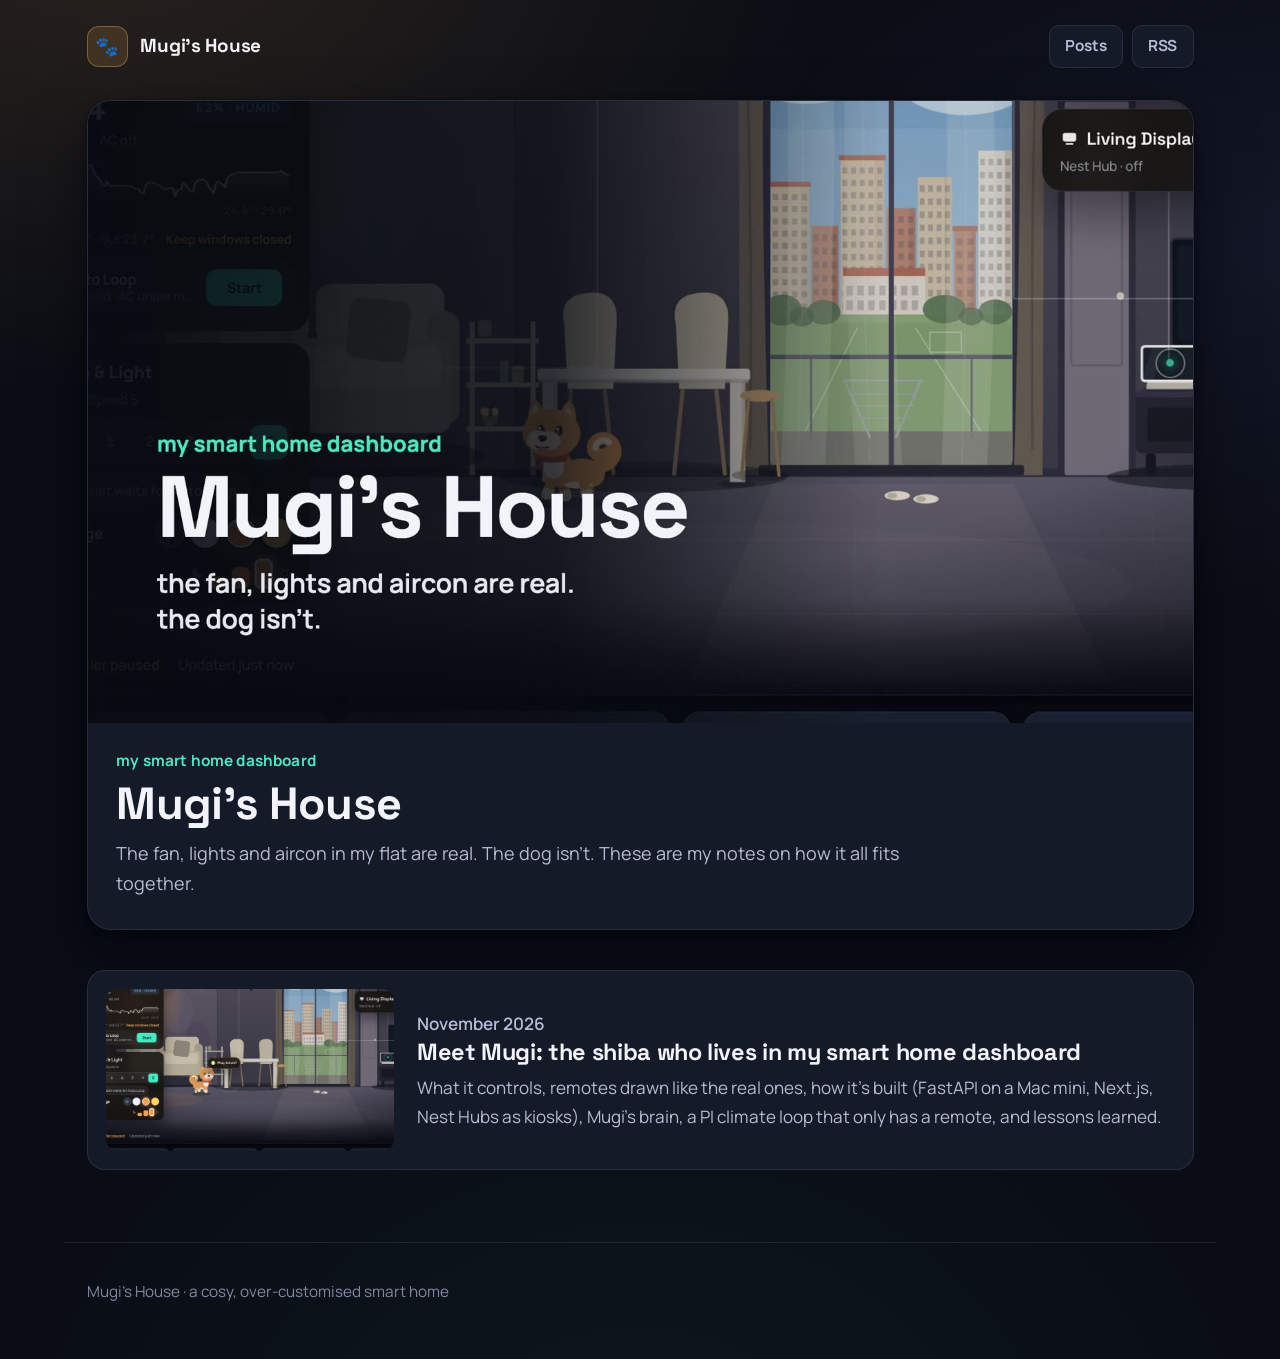
==== index.html @ 1b8a1aab "Mugi's House: first post Co-Authored-By: Claude Opus 5.5 <noreply@anthropic.com>" ====
<!doctype html>
<html lang="en">
<head>
  <meta charset="utf-8">
  <meta name="viewport" content="width=device-width, initial-scale=1">
  <title>Mugi's House</title>
  <meta name="description" content="My smart home dashboard: the fan, lights and aircon are real, the dog isn't. Notes on how it's built.">
  <meta property="og:title" content="Mugi's House">
  <meta property="og:description" content="My smart home dashboard: the fan, lights and aircon are real, the dog isn't.">
  <meta property="og:image" content="https://sancerio.github.io/mugi-house/assets/img/og.jpg">
  <meta name="twitter:card" content="summary_large_image">
  <link rel="preconnect" href="https://fonts.googleapis.com">
  <link rel="preconnect" href="https://fonts.gstatic.com" crossorigin>
  <link rel="stylesheet" href="https://fonts.googleapis.com/css2?family=Manrope:wght@400;500;600;700;800&family=Space+Grotesk:wght@500;600;700&display=swap">
  <link rel="stylesheet" href="assets/style.css">
  <link rel="icon" href="assets/img/favicon.png">
  <link rel="alternate" type="application/rss+xml" title="Mugi's House" href="feed.xml">
</head>
<body>
  <header class="site-head">
    <span class="paw" aria-hidden="true">🐾</span>
    <a href="./">Mugi's House</a>
    <nav><a href="./">Posts</a><a href="feed.xml">RSS</a></nav>
  </header>

  <main>
    <section class="hero">
      <video autoplay muted loop playsinline poster="assets/img/poster.jpg">
        <source src="assets/video/mugi-tour-15s.mp4" type="video/mp4">
      </video>
      <div class="hero-copy">
        <p class="eyebrow">my smart home dashboard</p>
        <h1>Mugi's House</h1>
        <p>The fan, lights and aircon in my flat are real. The dog isn't. These are my notes on how it all fits together.</p>
      </div>
    </section>

    <ul class="post-list">
      <li class="post-card">
        <a href="posts/meet-mugi/"><img src="assets/img/mugi-day.jpg" alt="" loading="lazy"></a>
        <div>
          <p class="meta">November 2026</p>
          <h2><a href="posts/meet-mugi/">Meet Mugi: the shiba who lives in my smart home dashboard</a></h2>
          <p>What it controls, remotes drawn like the real ones, how it's built (FastAPI on a Mac mini, Next.js, Nest Hubs as kiosks), Mugi's brain, a PI climate loop that only has a remote, and lessons learned.</p>
        </div>
      </li>
    </ul>
  </main>

  <footer class="site-foot">
    Mugi's House · a cosy, over-customised smart home
  </footer>
</body>
</html>
---- assets/style.css ----
/* Mugi's House: the dashboard's evening palette. Deep navy room, warm lamp
   glow, mint for anything you can tap, and Mugi's cream speech bubbles. */
:root {
  --bg: #0a0d15;
  --surface: #151a28;
  --fill: #1b2232;
  --ink: #f2f4fa;
  --ink-soft: #b4bdd3;
  --ink-faint: #7f89a3;
  --hairline: rgba(170, 182, 212, 0.12);
  --mint: #45ecc3;
  --mint-ink: #06231b;
  --mint-tint: rgba(69, 236, 195, 0.12);
  --lamp: #ffb454;
  --lamp-tint: rgba(255, 180, 84, 0.14);
  --bubble: #fbf3e2;
  --bubble-ink: #3a2e24;
  --wood: #c79a6b;
  --r-card: 18px;
  --measure: 41rem;
  color-scheme: dark;
}

* { box-sizing: border-box; }

html { font-size: 112.5%; background: var(--bg); }

body {
  margin: 0;
  min-height: 100vh;
  background:
    radial-gradient(60rem 38rem at 8% -6%, rgba(255, 180, 84, 0.13), transparent 70%),
    radial-gradient(48rem 30rem at 100% 18%, rgba(129, 140, 248, 0.08), transparent 70%),
    radial-gradient(50rem 40rem at 50% 110%, rgba(69, 236, 195, 0.05), transparent 70%),
    var(--bg);
  color: var(--ink);
  font-family: "Manrope", system-ui, -apple-system, "Segoe UI", sans-serif;
  line-height: 1.7;
  -webkit-font-smoothing: antialiased;
}

h1, h2, h3, .site-head a, .post-card h2 {
  font-family: "Space Grotesk", "Manrope", system-ui, sans-serif;
  letter-spacing: -0.015em;
}

a { color: var(--mint); text-decoration-thickness: 1.5px; text-underline-offset: 3px; }
a:hover { color: #66f2d3; }

::selection { background: var(--lamp); color: #1b1206; }

/* ---------- header: like the dashboard's room chips ---------- */
.site-head {
  max-width: 64rem;
  margin: 0 auto;
  padding: 1.4rem 1.25rem 0.4rem;
  display: flex;
  align-items: center;
  gap: 0.7rem;
}
.site-head a { text-decoration: none; color: var(--ink); font-weight: 700; font-size: 1.05rem; }
.site-head .paw {
  width: 2.3rem; height: 2.3rem; border-radius: 12px;
  display: grid; place-items: center; font-size: 1.05rem;
  background: var(--lamp-tint); border: 1px solid rgba(255, 180, 84, 0.35);
}
.site-head nav { margin-left: auto; display: flex; gap: 0.5rem; }
.site-head nav a {
  font-family: "Manrope", system-ui, sans-serif; font-size: 0.85rem; font-weight: 700;
  color: var(--ink-soft); padding: 0.4rem 0.85rem; border-radius: 10px;
  background: var(--surface); border: 1px solid var(--hairline);
}
.site-head nav a:hover { color: var(--ink); border-color: rgba(69, 236, 195, 0.4); }

main { max-width: 64rem; margin: 0 auto; padding: 0 1.25rem 4rem; }

/* ---------- home ---------- */
.hero {
  margin: 1.4rem 0 2.2rem;
  border-radius: 24px;
  background: var(--surface);
  overflow: hidden;
  border: 1px solid var(--hairline);
  box-shadow: 0 2px 6px rgba(2, 4, 10, 0.45), 0 28px 60px rgba(2, 4, 10, 0.55);
}
.hero video, .hero img { display: block; width: 100%; height: auto; background: var(--bg); }
.hero-copy { padding: 1.4rem 1.6rem 1.7rem; }
.hero-copy .eyebrow, .eyebrow {
  margin: 0 0 0.3rem; color: var(--mint); font-weight: 700; font-size: 0.85rem; letter-spacing: 0.01em;
}
.hero-copy h1 { margin: 0 0 0.45rem; font-size: clamp(1.7rem, 4vw, 2.5rem); line-height: 1.12; }
.hero-copy p { margin: 0; color: var(--ink-soft); max-width: 46rem; }

.post-list { list-style: none; padding: 0; margin: 0; display: grid; gap: 1.1rem; }
.post-card {
  display: grid; grid-template-columns: minmax(0, 16rem) 1fr; gap: 1.3rem; align-items: center;
  padding: 1rem; border-radius: var(--r-card);
  background: var(--surface); border: 1px solid var(--hairline);
  transition: border-color 0.2s, transform 0.2s;
}
.post-card:hover { border-color: rgba(69, 236, 195, 0.35); transform: translateY(-2px); }
.post-card img { width: 100%; border-radius: 12px; display: block; }
.post-card h2 { margin: 0 0 0.3rem; font-size: 1.3rem; line-height: 1.25; }
.post-card h2 a { color: var(--ink); text-decoration: none; }
.post-card p { margin: 0; color: var(--ink-soft); font-size: 0.95rem; }
@media (max-width: 40rem) { .post-card { grid-template-columns: 1fr; } }

.meta { color: var(--ink-faint); font-size: 0.85rem; font-weight: 600; }

/* ---------- article ---------- */
article { max-width: var(--measure); margin: 0 auto; }
article h1 { font-size: clamp(1.9rem, 5vw, 2.8rem); line-height: 1.1; margin: 0.4rem 0 0.6rem; }
article .lede { font-size: 1.15rem; color: var(--ink-soft); margin-top: 0; }
article h2 {
  margin: 3rem 0 0.7rem; font-size: 1.5rem; line-height: 1.25;
  display: flex; align-items: center; gap: 0.7rem;
}
/* a little lamp glowing beside each section title */
article h2::before {
  content: ""; width: 0.65rem; height: 0.65rem; border-radius: 50%; flex: none;
  background: var(--lamp); box-shadow: 0 0 0 4px var(--lamp-tint), 0 0 18px 4px rgba(255, 180, 84, 0.45);
}
article h3 { margin: 2rem 0 0.35rem; font-size: 1.12rem; color: var(--ink); }
article p, article li { font-size: 1rem; color: #dfe3ef; }
article ul, article ol { padding-left: 1.3rem; }
article li { margin: 0.35rem 0; }
article li::marker { color: var(--mint); font-weight: 700; }
article strong { color: var(--ink); }
article em { color: var(--ink); }
article code {
  font-family: ui-monospace, "SF Mono", Menlo, monospace; font-size: 0.84em; color: #ffd8a8;
  background: var(--fill); border: 1px solid var(--hairline); padding: 0.06em 0.38em; border-radius: 6px;
}

figure { margin: 2rem -2.5rem; }
figure img, figure video {
  width: 100%; display: block; border-radius: var(--r-card); background: var(--surface);
  border: 1px solid var(--hairline);
  box-shadow: 0 2px 6px rgba(2, 4, 10, 0.45), 0 22px 50px rgba(2, 4, 10, 0.55);
}
figcaption { font-size: 0.85rem; color: var(--ink-faint); text-align: center; margin-top: 0.65rem; padding: 0 2.5rem; }
@media (max-width: 48rem) { figure { margin: 1.6rem 0; } figcaption { padding: 0; } }

.duo { display: grid; grid-template-columns: 1fr 1fr; gap: 0.8rem; }
.duo figcaption { grid-column: 1 / -1; }
@media (max-width: 40rem) { .duo { grid-template-columns: 1fr; } }

.diagram {
  margin: 1.6rem 0; padding: 1.1rem 1.2rem; border-radius: var(--r-card);
  background: var(--surface); border: 1px solid var(--hairline); color: #cfe9e1; overflow-x: auto;
  font-family: ui-monospace, "SF Mono", Menlo, monospace; font-size: 0.76rem; line-height: 1.5;
}

/* Notes read like Mugi talking: a cream bubble with a tail and a paw. */
.note {
  position: relative; margin: 1.8rem 0 1.8rem 3.2rem; padding: 0.95rem 1.2rem;
  border-radius: 16px; background: var(--bubble); color: var(--bubble-ink);
  box-shadow: 0 12px 28px -14px rgba(0, 0, 0, 0.7);
}
.note::before {
  content: "🐾"; position: absolute; left: -3.2rem; top: 0.35rem;
  width: 2.4rem; height: 2.4rem; border-radius: 50%; display: grid; place-items: center;
  background: var(--wood); font-size: 1.05rem;
}
.note::after {
  content: ""; position: absolute; left: -0.5rem; top: 1rem; width: 1rem; height: 1rem;
  background: var(--bubble); transform: rotate(45deg); border-radius: 2px;
}
.note p { margin: 0.2rem 0; color: var(--bubble-ink); }
.note strong { color: #2a2018; }

.lessons { counter-reset: lesson; list-style: none; padding: 0; }
.lessons li {
  counter-increment: lesson; position: relative; padding: 0.85rem 1.1rem 0.85rem 3.4rem; margin: 0.7rem 0;
  background: var(--surface); border-radius: 14px; border: 1px solid var(--hairline);
}
.lessons li::before {
  content: counter(lesson); position: absolute; left: 0.95rem; top: 0.85rem;
  width: 1.65rem; height: 1.65rem; border-radius: 8px; display: grid; place-items: center;
  background: var(--mint-tint); color: var(--mint); font-weight: 800; font-size: 0.85rem;
  border: 1px solid rgba(69, 236, 195, 0.35);
}

.site-foot {
  max-width: 64rem; margin: 0 auto; padding: 2rem 1.25rem 3rem; color: var(--ink-faint); font-size: 0.85rem;
  border-top: 1px solid var(--hairline);
}
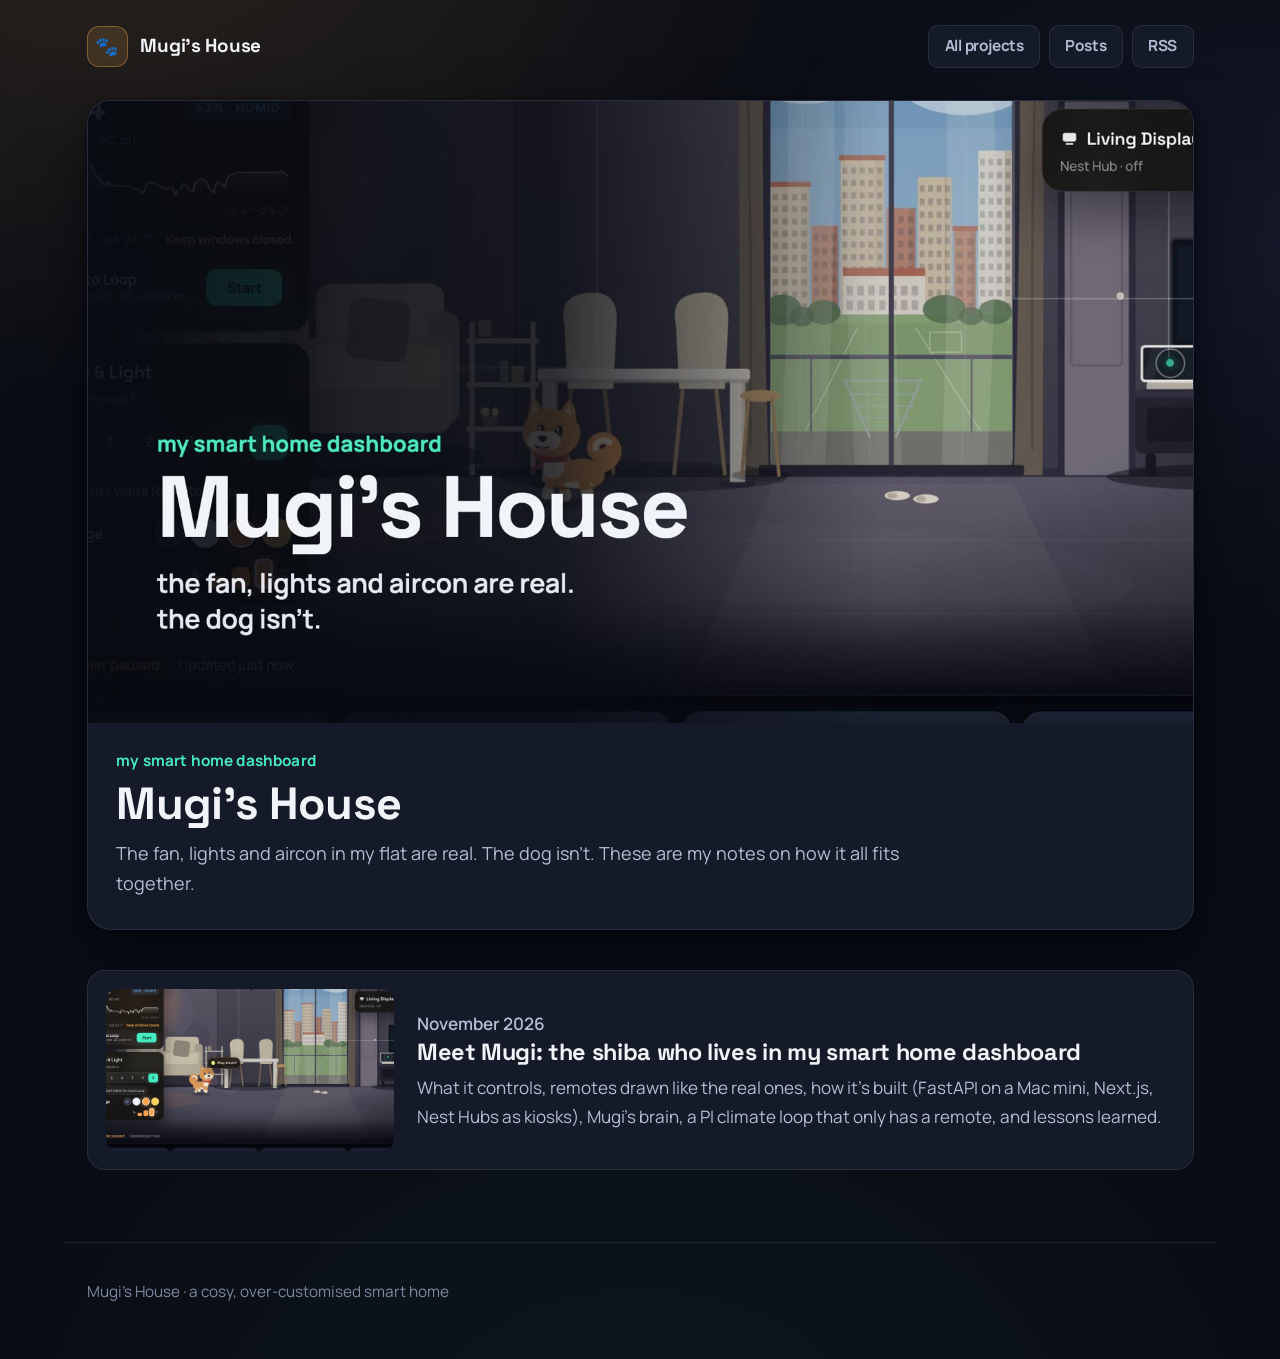
==== commit 9003a767: "Link back to the side projects home Co-Authored-By: Claude Opus 5.5 <noreply@anthropic.com>" ====
--- a/index.html
+++ b/index.html
@@ -20,7 +20,7 @@
   <header class="site-head">
     <span class="paw" aria-hidden="true">🐾</span>
     <a href="./">Mugi's House</a>
-    <nav><a href="./">Posts</a><a href="feed.xml">RSS</a></nav>
+    <nav><a href="https://sancerio.github.io/">All projects</a><a href="./">Posts</a><a href="feed.xml">RSS</a></nav>
   </header>
 
   <main>
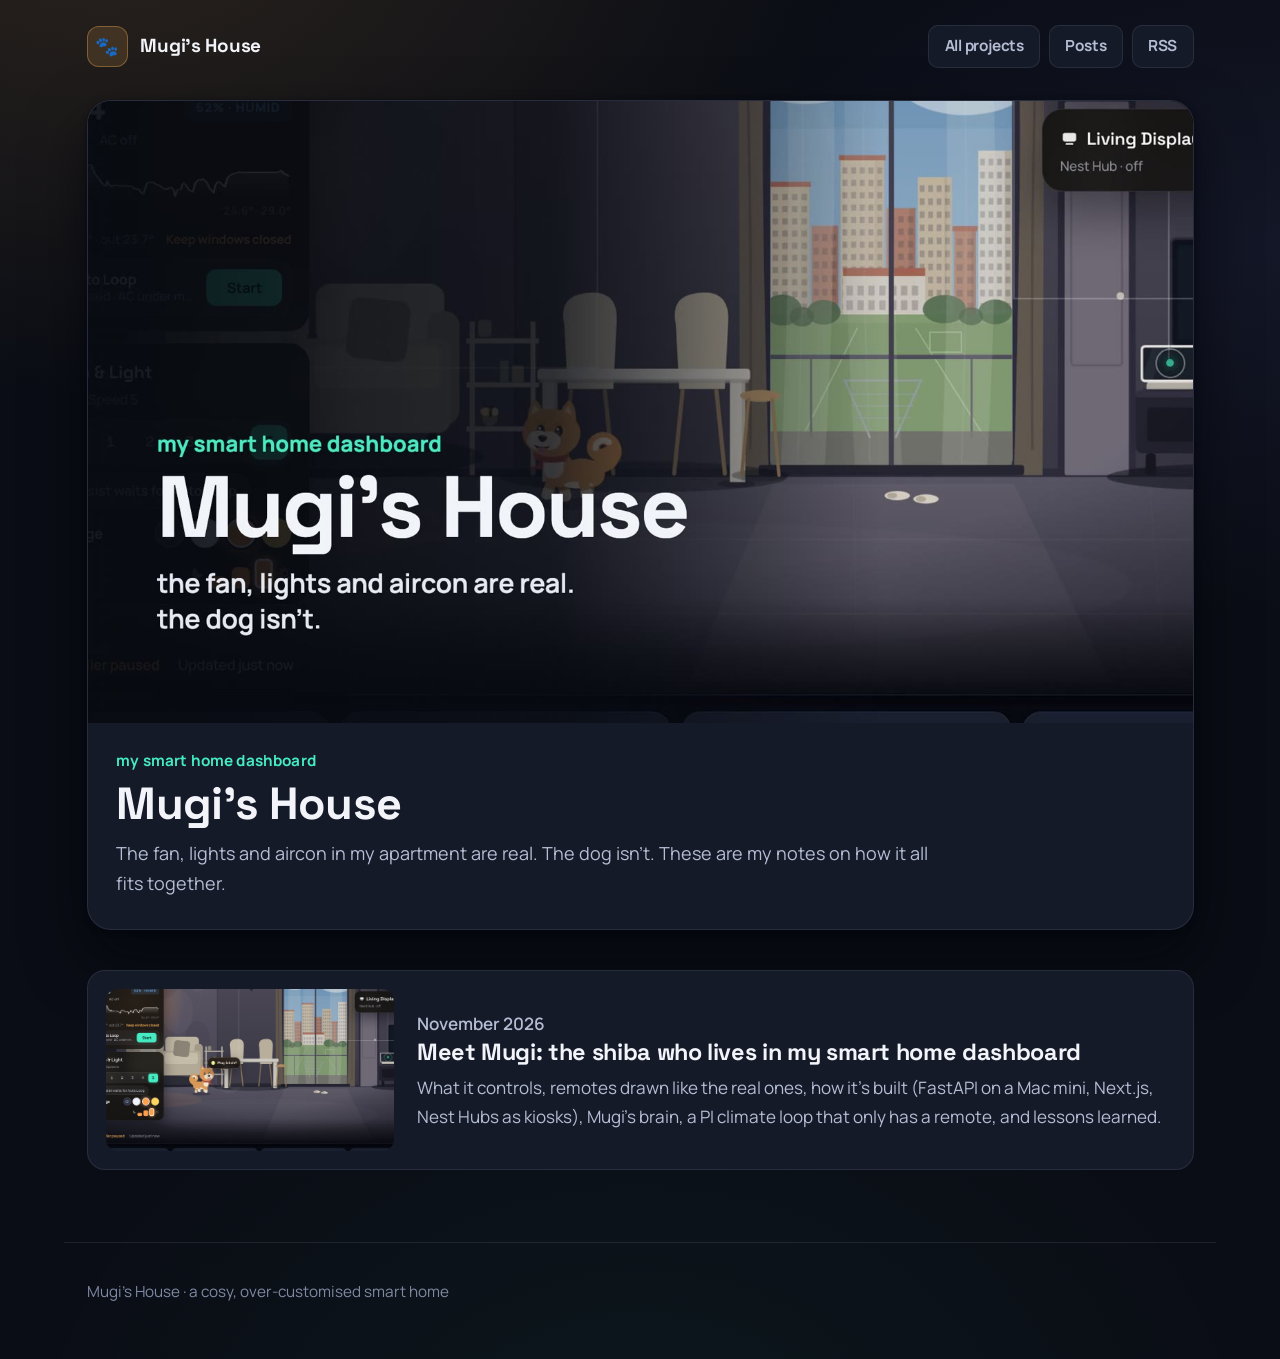
==== commit aa359e30: "Say apartment instead of flat" ====
--- a/index.html
+++ b/index.html
@@ -31,7 +31,7 @@
       <div class="hero-copy">
         <p class="eyebrow">my smart home dashboard</p>
         <h1>Mugi's House</h1>
-        <p>The fan, lights and aircon in my flat are real. The dog isn't. These are my notes on how it all fits together.</p>
+        <p>The fan, lights and aircon in my apartment are real. The dog isn't. These are my notes on how it all fits together.</p>
       </div>
     </section>
 
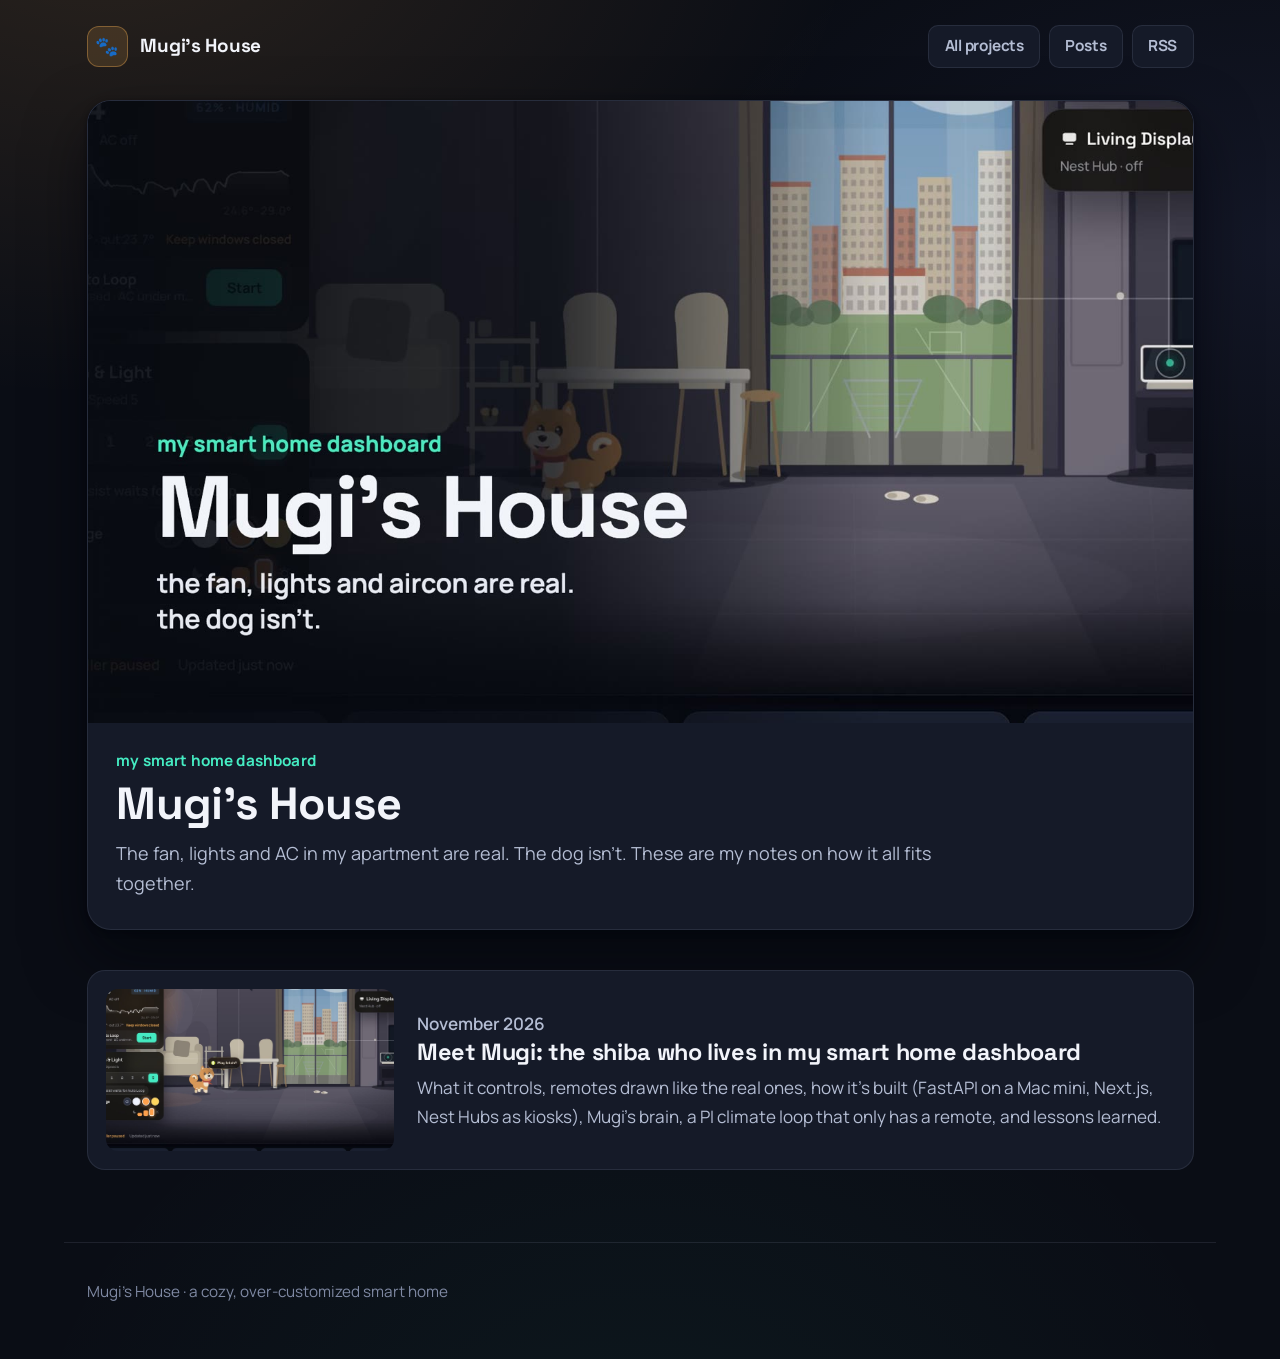
==== commit bd3f90be: "Use American English" ====
--- a/index.html
+++ b/index.html
@@ -4,9 +4,9 @@
   <meta charset="utf-8">
   <meta name="viewport" content="width=device-width, initial-scale=1">
   <title>Mugi's House</title>
-  <meta name="description" content="My smart home dashboard: the fan, lights and aircon are real, the dog isn't. Notes on how it's built.">
+  <meta name="description" content="My smart home dashboard: the fan, lights and AC are real, the dog isn't. Notes on how it's built.">
   <meta property="og:title" content="Mugi's House">
-  <meta property="og:description" content="My smart home dashboard: the fan, lights and aircon are real, the dog isn't.">
+  <meta property="og:description" content="My smart home dashboard: the fan, lights and AC are real, the dog isn't.">
   <meta property="og:image" content="https://sancerio.github.io/mugi-house/assets/img/og.jpg">
   <meta name="twitter:card" content="summary_large_image">
   <link rel="preconnect" href="https://fonts.googleapis.com">
@@ -31,7 +31,7 @@
       <div class="hero-copy">
         <p class="eyebrow">my smart home dashboard</p>
         <h1>Mugi's House</h1>
-        <p>The fan, lights and aircon in my apartment are real. The dog isn't. These are my notes on how it all fits together.</p>
+        <p>The fan, lights and AC in my apartment are real. The dog isn't. These are my notes on how it all fits together.</p>
       </div>
     </section>
 
@@ -48,7 +48,7 @@
   </main>
 
   <footer class="site-foot">
-    Mugi's House · a cosy, over-customised smart home
+    Mugi's House · a cozy, over-customized smart home
   </footer>
 </body>
 </html>
